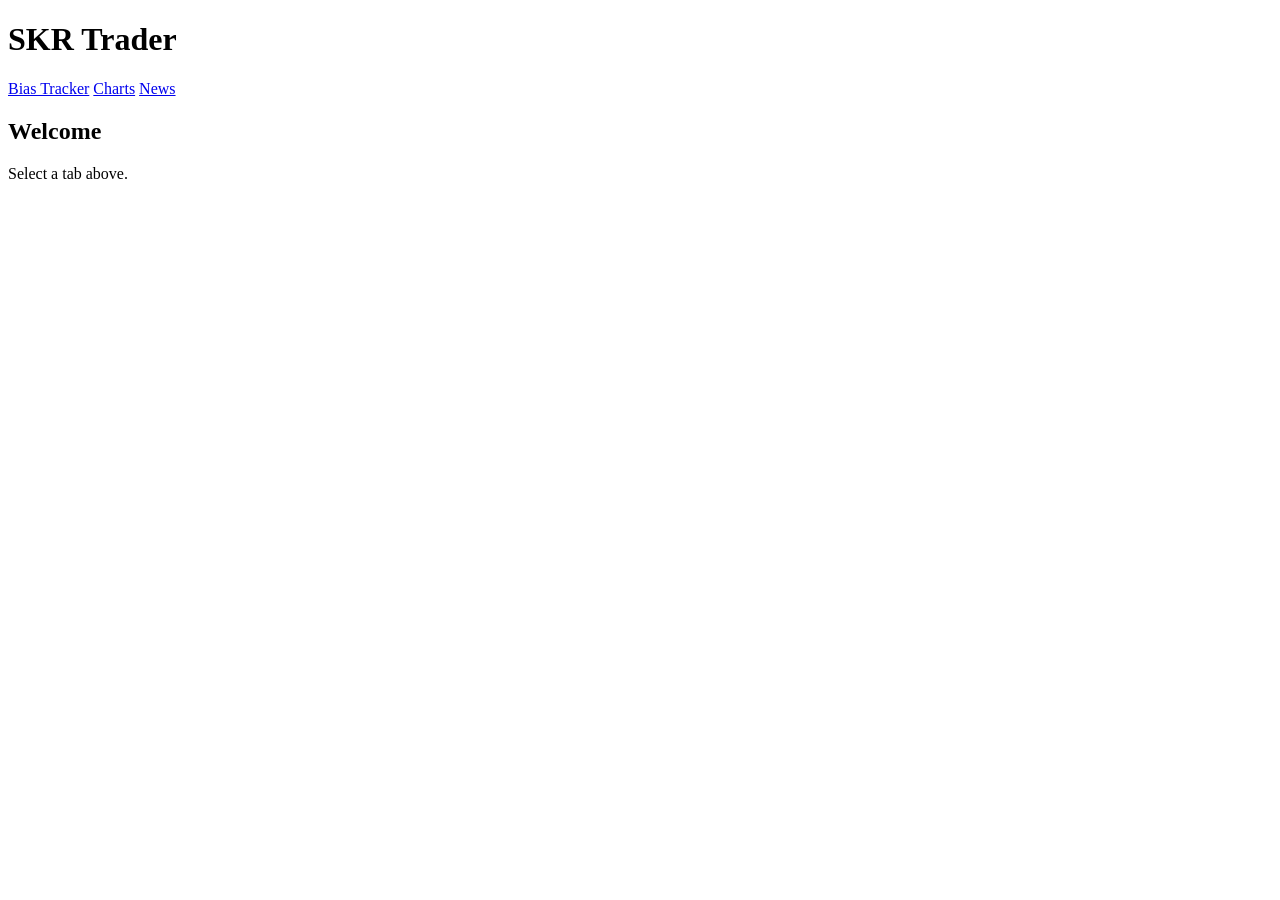
==== index.html @ f36f7d11 "Commot changes" ====
<!DOCTYPE html>
<html>
<head>
  <meta charset="UTF-8">
  <title>SKR Trader - Home</title>
  <link rel="stylesheet" href="css/style.css">
</head>
<body>
<header><h1>SKR Trader</h1>
<nav>
<a href="bias-tracker.html">Bias Tracker</a>
<a href="charts.html">Charts</a>
<a href="news.html">News</a>
</nav>
</header>
<main>
<h2>Welcome</h2>
<p>Select a tab above.</p>
</main>
</body>
</html>
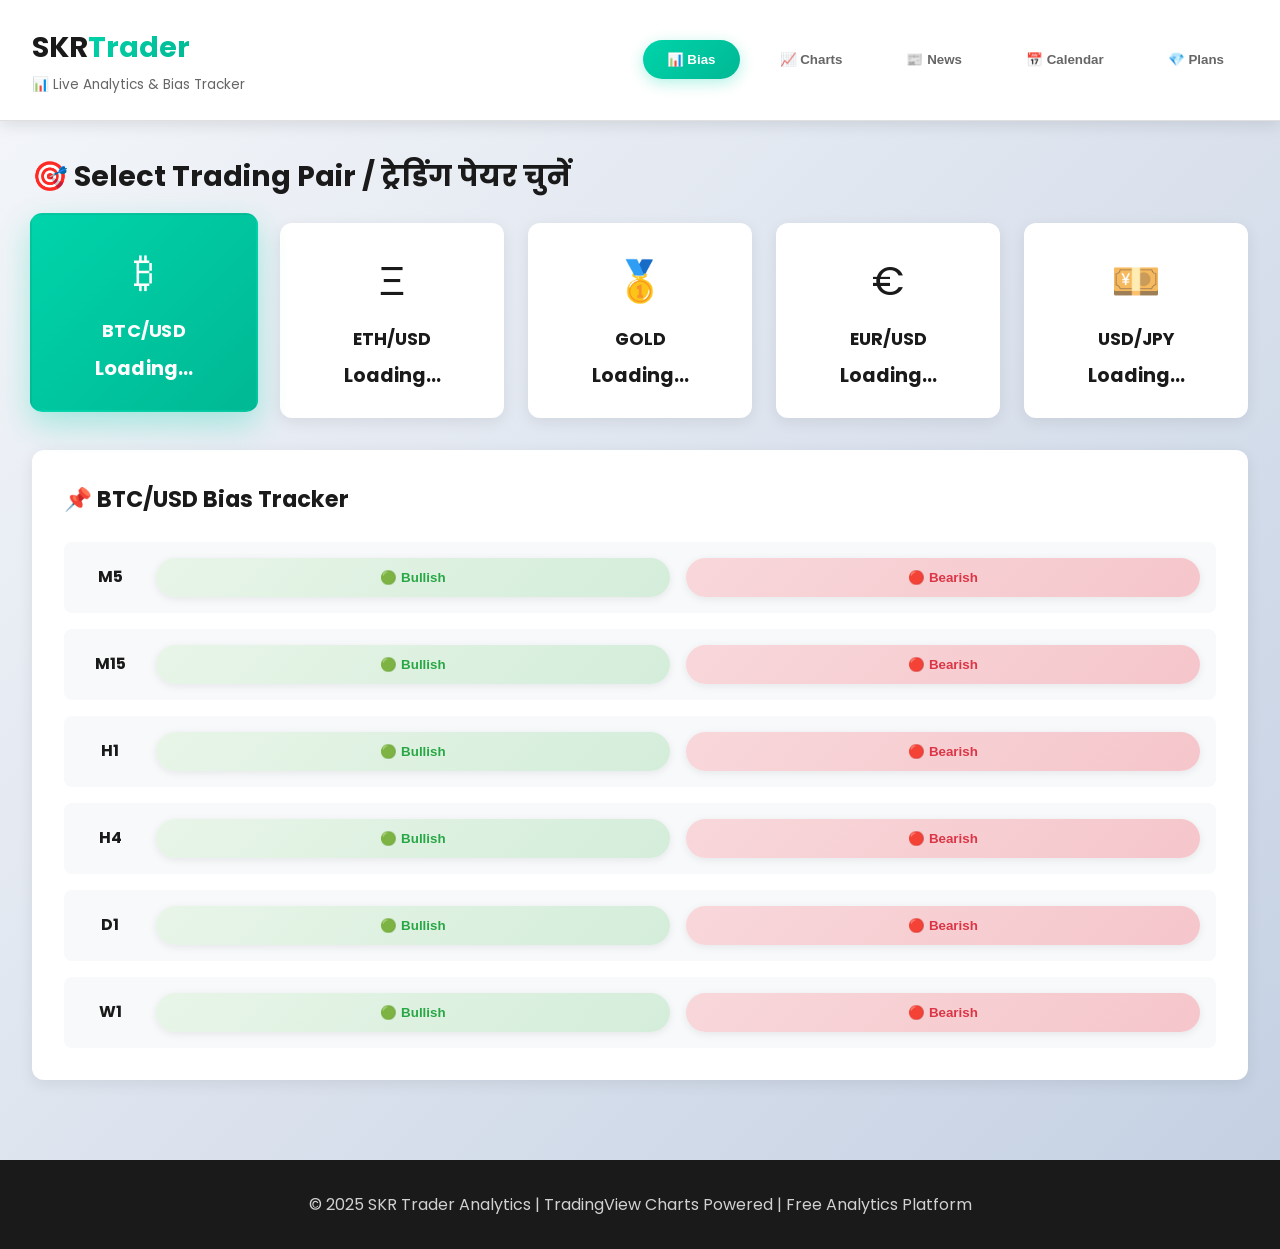
==== commit 1f7b8844: "SKR" ====
--- a/index.html
+++ b/index.html
@@ -1,21 +1,131 @@
 <!DOCTYPE html>
-<html>
+<html lang="hi">
 <head>
-  <meta charset="UTF-8">
-  <title>SKR Trader - Home</title>
-  <link rel="stylesheet" href="css/style.css">
+    <meta charset="UTF-8">
+    <meta name="viewport" content="width=device-device-width, initial-scale=1.0">
+    <title>SKR Trader Analytics - TradingView Charts & Bias Tracker</title>
+    <meta name="description" content="Free TradingView analytics with bias tracker for BTC, Forex, Gold. Live charts with 80+ drawing tools.">
+    <link href="https://fonts.googleapis.com/css2?family=Poppins:wght@400;600;700&display=swap" rel="stylesheet">
+    <script src="https://s3.tradingview.com/tv.js"></script>
+    <link rel="stylesheet" href="style.css">
 </head>
 <body>
-<header><h1>SKR Trader</h1>
-<nav>
-<a href="bias-tracker.html">Bias Tracker</a>
-<a href="charts.html">Charts</a>
-<a href="news.html">News</a>
-</nav>
-</header>
-<main>
-<h2>Welcome</h2>
-<p>Select a tab above.</p>
-</main>
+    <header class="skr-header">
+        <div class="header-content">
+            <div class="branding">
+                <h1 class="logo">SKR<span>Trader</span></h1>
+                <p class="tagline">📊 Live Analytics & Bias Tracker</p>
+            </div>
+            <nav class="navbar">
+                <button class="nav-btn active" data-tab="bias">📊 Bias</button>
+                <button class="nav-btn" data-tab="chart">📈 Charts</button>
+                <button class="nav-btn" data-tab="news">📰 News</button>
+                <button class="nav-btn" data-tab="calendar">📅 Calendar</button>
+                <button class="nav-btn" data-tab="plans">💎 Plans</button>
+            </nav>
+        </div>
+    </header>
+
+    <main class="main-content">
+        <section id="bias" class="tab-content active">
+            <div class="section-title">🎯 Select Trading Pair / ट्रेडिंग पेयर चुनें</div>
+            <div class="assets-grid" id="asset-grid"></div>
+            <div class="bias-tracker-section">
+                <h3>📌 Bias Tracker</h3>
+                <div class="bias-grid" id="bias-grid"></div>
+            </div>
+        </section>
+
+        <section id="chart" class="tab-content">
+            <div class="chart-section">
+                <div class="chart-header">
+                    <h2 id="chart-title">BTC/USD - Live Chart</h2>
+                    <div class="timeframe-buttons">
+                        <button class="tf-btn active" data-tf="5">5M</button>
+                        <button class="tf-btn" data-tf="15">15M</button>
+                        <button class="tf-btn" data-tf="60">1H</button>
+                        <button class="tf-btn" data-tf="240">4H</button>
+                        <button class="tf-btn" data-tf="1440">1D</button>
+                        <button class="tf-btn" data-tf="10080">1W</button>
+                    </div>
+                </div>
+                <div id="tv_chart" class="chart-container"></div>
+            </div>
+        </section>
+
+        <section id="news" class="tab-content">
+            <div class="section-title">📰 आज की मार्केट न्यूज़ | Today's News</div>
+            <div class="news-grid" id="news-grid"></div>
+        </section>
+
+        <section id="calendar" class="tab-content">
+            <div class="section-title">📅 Economic Calendar</div>
+            <div class="calendar-section" id="calendar-section">
+                <h3>🔴 Today's High Impact Events</h3>
+                <div class="event-list">
+                    <div class="event">
+                        <span class="event-time">14:30 UTC</span>
+                        <span class="event-name">US Initial Jobless Claims</span>
+                        <span class="event-impact">CRITICAL</span>
+                    </div>
+                    <div class="event">
+                        <span class="event-time">15:45 UTC</span>
+                        <span class="event-name">US Manufacturing PMI</span>
+                        <span class="event-impact">CRITICAL</span>
+                    </div>
+                    <div class="event">
+                        <span class="event-time">16:00 UTC</span>
+                        <span class="event-name">Fed Chair Powell Speaks</span>
+                        <span class="event-impact">MAJOR</span>
+                    </div>
+                </div>
+            </div>
+        </section>
+
+        <section id="plans" class="tab-content">
+            <div class="section-title">💎 Subscription Plans</div>
+            <div class="plans-grid">
+                <div class="plan-card">
+                    <h3>FREE</h3>
+                    <p class="price">₹0<small>/month</small></p>
+                    <ul class="features">
+                        <li>✅ Bias Tracker (Basic)</li>
+                        <li>✅ Live Charts</li>
+                        <li>✅ 5 Asset Pairs</li>
+                        <li>❌ Advanced Indicators</li>
+                    </ul>
+                    <button class="btn-free">Start Free</button>
+                </div>
+                <div class="plan-card featured">
+                    <h3>PRO</h3>
+                    <p class="price">₹299<small>/month</small></p>
+                    <ul class="features">
+                        <li>✅ Everything in Free</li>
+                        <li>✅ 15 Asset Pairs</li>
+                        <li>✅ Historical Charts</li>
+                        <li>✅ 100+ Indicators</li>
+                    </ul>
+                    <button class="btn-pro">Subscribe Pro</button>
+                </div>
+                <div class="plan-card">
+                    <h3>ELITE</h3>
+                    <p class="price">₹799<small>/month</small></p>
+                    <ul class="features">
+                        <li>✅ Everything in Pro</li>
+                        <li>✅ Unlimited Assets</li>
+                        <li>✅ Custom Alerts</li>
+                        <li>✅ 24/7 Support</li>
+                    </ul>
+                    <button class="btn-elite">Subscribe Elite</button>
+                </div>
+            </div>
+        </section>
+    </main>
+
+    <footer class="skr-footer">
+        <p>&copy; 2025 SKR Trader Analytics | TradingView Charts Powered | Free Analytics Platform</p>
+    </footer>
+
+    <script src="script.js"></script>
 </body>
 </html>
--- a/style.css
+++ b/style.css
@@ -0,0 +1 @@
+:root{--primary:#00d4aa;--primary-dark:#00b894;--text-dark:#1a1a1a;--text-light:#666;--bg-light:#f8f9fa;--bg-white:#ffffff;--bullish:#28a745;--bearish:#dc3545;--border:#e0e0e0;}*{margin:0;padding:0;box-sizing:border-box;}body{font-family:'Poppins',sans-serif;background:linear-gradient(135deg,#f5f7fa 0%,#c3cfe2 100%);color:var(--text-dark);line-height:1.6;}.skr-header{background:var(--bg-white);box-shadow:0 4px 15px rgba(0,0,0,0.1);position:sticky;top:0;z-index:1000;border-bottom:1px solid var(--border);}.header-content{max-width:1400px;margin:0 auto;padding:1.5rem 2rem;display:flex;justify-content:space-between;align-items:center;gap:2rem;}.branding h1{font-size:1.8rem;font-weight:700;}.branding h1 span{background:linear-gradient(135deg,var(--primary),var(--primary-dark));-webkit-background-clip:text;-webkit-text-fill-color:transparent;}.tagline{font-size:0.85rem;color:var(--text-light);margin-top:0.25rem;}.navbar{display:flex;gap:1rem;}.nav-btn{background:none;border:none;padding:0.75rem 1.5rem;cursor:pointer;font-weight:600;color:var(--text-light);border-radius:50px;transition:all 0.3s;}.nav-btn:hover{background:rgba(0,212,170,0.1);color:var(--primary);}.nav-btn.active{background:linear-gradient(135deg,var(--primary),var(--primary-dark));color:white;box-shadow:0 4px 15px rgba(0,212,170,0.3);}.main-content{max-width:1400px;margin:0 auto;padding:2rem;min-height:calc(100vh - 200px);}.section-title{font-size:1.8rem;font-weight:700;margin-bottom:1.5rem;color:var(--text-dark);}.tab-content{display:none;animation:fadeIn 0.4s;}.tab-content.active{display:block;}@keyframes fadeIn{from{opacity:0;transform:translateY(10px);}to{opacity:1;transform:translateY(0);}}.assets-grid{display:grid;grid-template-columns:repeat(auto-fit,minmax(160px,1fr));gap:1.5rem;margin-bottom:2rem;}.asset-card{background:var(--bg-white);padding:1.5rem;border-radius:12px;cursor:pointer;box-shadow:0 4px 15px rgba(0,0,0,0.08);transition:all 0.4s cubic-bezier(0.16,1,0.3,1);border:2px solid transparent;text-align:center;}.asset-card:hover{transform:translateY(-5px);box-shadow:0 8px 25px rgba(0,0,0,0.12);}.asset-card.active{background:linear-gradient(135deg,var(--primary),var(--primary-dark));color:white;transform:translateY(-8px) scale(1.02);box-shadow:0 12px 30px rgba(0,212,170,0.3);}.asset-icon{font-size:2.5rem;margin-bottom:0.75rem;}.asset-name{font-size:1.1rem;font-weight:700;margin-bottom:0.25rem;}.asset-price{font-size:1.2rem;font-weight:700;margin-top:0.5rem;}.bias-tracker-section{background:var(--bg-white);padding:2rem;border-radius:12px;box-shadow:0 4px 15px rgba(0,0,0,0.08);}.bias-tracker-section h3{font-size:1.4rem;margin-bottom:1.5rem;color:var(--text-dark);}.bias-grid{display:flex;flex-direction:column;gap:1rem;}.tf-row{display:grid;grid-template-columns:60px 1fr 1fr;gap:1rem;padding:1rem;background:var(--bg-light);border-radius:8px;align-items:center;}.tf-label{font-weight:700;text-align:center;}.bias-btn{padding:0.75rem 1rem;border:none;border-radius:50px;cursor:pointer;font-weight:700;transition:all 0.3s;box-shadow:0 2px 8px rgba(0,0,0,0.08);}.bias-bull{background:linear-gradient(135deg,#e8f5e8,#d4edda);color:var(--bullish);}.bias-bull.active{background:linear-gradient(135deg,var(--bullish),#20c997);color:white;transform:scale(1.05);}.bias-bear{background:linear-gradient(135deg,#f8d7da,#f5c6cb);color:var(--bearish);}.bias-bear.active{background:linear-gradient(135deg,var(--bearish),#c82333);color:white;transform:scale(1.05);}.chart-section{background:var(--bg-white);border-radius:12px;box-shadow:0 4px 15px rgba(0,0,0,0.08);overflow:hidden;}.chart-header{padding:1.5rem;background:var(--bg-light);display:flex;justify-content:space-between;align-items:center;border-bottom:1px solid var(--border);}.chart-header h2{margin:0;font-size:1.4rem;}.timeframe-buttons{display:flex;gap:0.5rem;}.tf-btn{padding:0.5rem 1rem;border:2px solid #ddd;background:var(--bg-white);border-radius:50px;cursor:pointer;font-weight:600;transition:all 0.3s;}.tf-btn:hover{border-color:var(--primary);}.tf-btn.active{background:var(--primary);color:white;border-color:var(--primary);box-shadow:0 4px 12px rgba(0,212,170,0.3);}.chart-container{width:100%;height:600px;background:var(--bg-white);}.news-grid{display:grid;grid-template-columns:repeat(auto-fit,minmax(320px,1fr));gap:1.5rem;}.news-card{background:var(--bg-white);padding:1.5rem;border-radius:12px;box-shadow:0 4px 15px rgba(0,0,0,0.08);transition:all 0.4s;border-left:4px solid var(--primary);}.news-card:hover{transform:translateY(-5px);box-shadow:0 8px 25px rgba(0,0,0,0.12);}.news-impact{display:inline-block;padding:0.4rem 1rem;background:rgba(255,152,0,0.2);color:#ff9800;border-radius:20px;font-size:0.8rem;font-weight:700;margin-bottom:0.75rem;}.news-impact.critical{background:rgba(220,53,69,0.2);color:var(--bearish);}.news-title{font-size:1.15rem;font-weight:700;margin:0.75rem 0;}.news-summary{color:var(--text-light);font-size:0.95rem;margin-bottom:1rem;line-height:1.6;}.news-meta{display:block;font-size:0.85rem;color:#999;padding-top:1rem;border-top:1px solid var(--border);}.calendar-section{background:var(--bg-white);padding:1.5rem;border-radius:12px;box-shadow:0 4px 15px rgba(0,0,0,0.08);}.event-list{display:flex;flex-direction:column;gap:1rem;}.event{display:grid;grid-template-columns:120px 1fr 120px;gap:1rem;padding:1rem;background:var(--bg-light);border-radius:8px;border-left:4px solid var(--primary);align-items:center;}.event-time{font-weight:700;}.event-name{font-weight:600;}.event-impact{text-align:right;font-weight:700;padding:0.4rem 0.8rem;background:rgba(255,152,0,0.2);color:#ff9800;border-radius:20px;font-size:0.85rem;}.event-impact.critical{background:rgba(220,53,69,0.2);color:var(--bearish);}.plans-grid{display:grid;grid-template-columns:repeat(auto-fit,minmax(280px,1fr));gap:2rem;margin-top:2rem;}.plan-card{background:var(--bg-white);padding:2rem;border-radius:12px;box-shadow:0 4px 15px rgba(0,0,0,0.08);transition:all 0.4s;border:2px solid transparent;text-align:center;}.plan-card:hover{transform:translateY(-8px);box-shadow:0 8px 25px rgba(0,0,0,0.12);}.plan-card.featured{border-color:var(--primary);transform:scale(1.02);}.plan-card h3{font-size:1.6rem;margin-bottom:1rem;}.price{font-size:2.5rem;font-weight:700;color:var(--primary);margin-bottom:0.25rem;}.price small{font-size:1rem;color:var(--text-light);font-weight:500;}.features{list-style:none;margin:1.5rem 0;text-align:left;}.features li{padding:0.5rem 0;color:var(--text-light);}.features li.included{color:var(--bullish);}.features li.excluded{opacity:0.5;text-decoration:line-through;}.plan-card button{width:100%;padding:1rem;border:none;border-radius:50px;font-weight:700;cursor:pointer;transition:all 0.3s;margin-top:1rem;}.btn-free{background:var(--bg-light);color:var(--text-dark);}.btn-free:hover{background:#e8e8e8;}.btn-pro{background:linear-gradient(135deg,var(--primary),var(--primary-dark));color:white;box-shadow:0 4px 15px rgba(0,212,170,0.3);}.btn-pro:hover{transform:translateY(-2px);}.btn-elite{background:linear-gradient(135deg,#667eea,#764ba2);color:white;box-shadow:0 4px 15px rgba(102,126,234,0.3);}.btn-elite:hover{transform:translateY(-2px);}.skr-footer{background:var(--text-dark);color:white;text-align:center;padding:2rem;margin-top:3rem;}.skr-footer p{margin:0;opacity:0.8;}@media (max-width:768px){.header-content{flex-direction:column;gap:1rem;}.navbar{flex-wrap:wrap;justify-content:center;}.assets-grid{grid-template-columns:repeat(2,1fr);gap:1rem;}.tf-row{grid-template-columns:1fr;}.chart-header{flex-direction:column;gap:1rem;}.chart-container{height:400px;}.event{grid-template-columns:1fr;}.event-impact{text-align:left;}}
